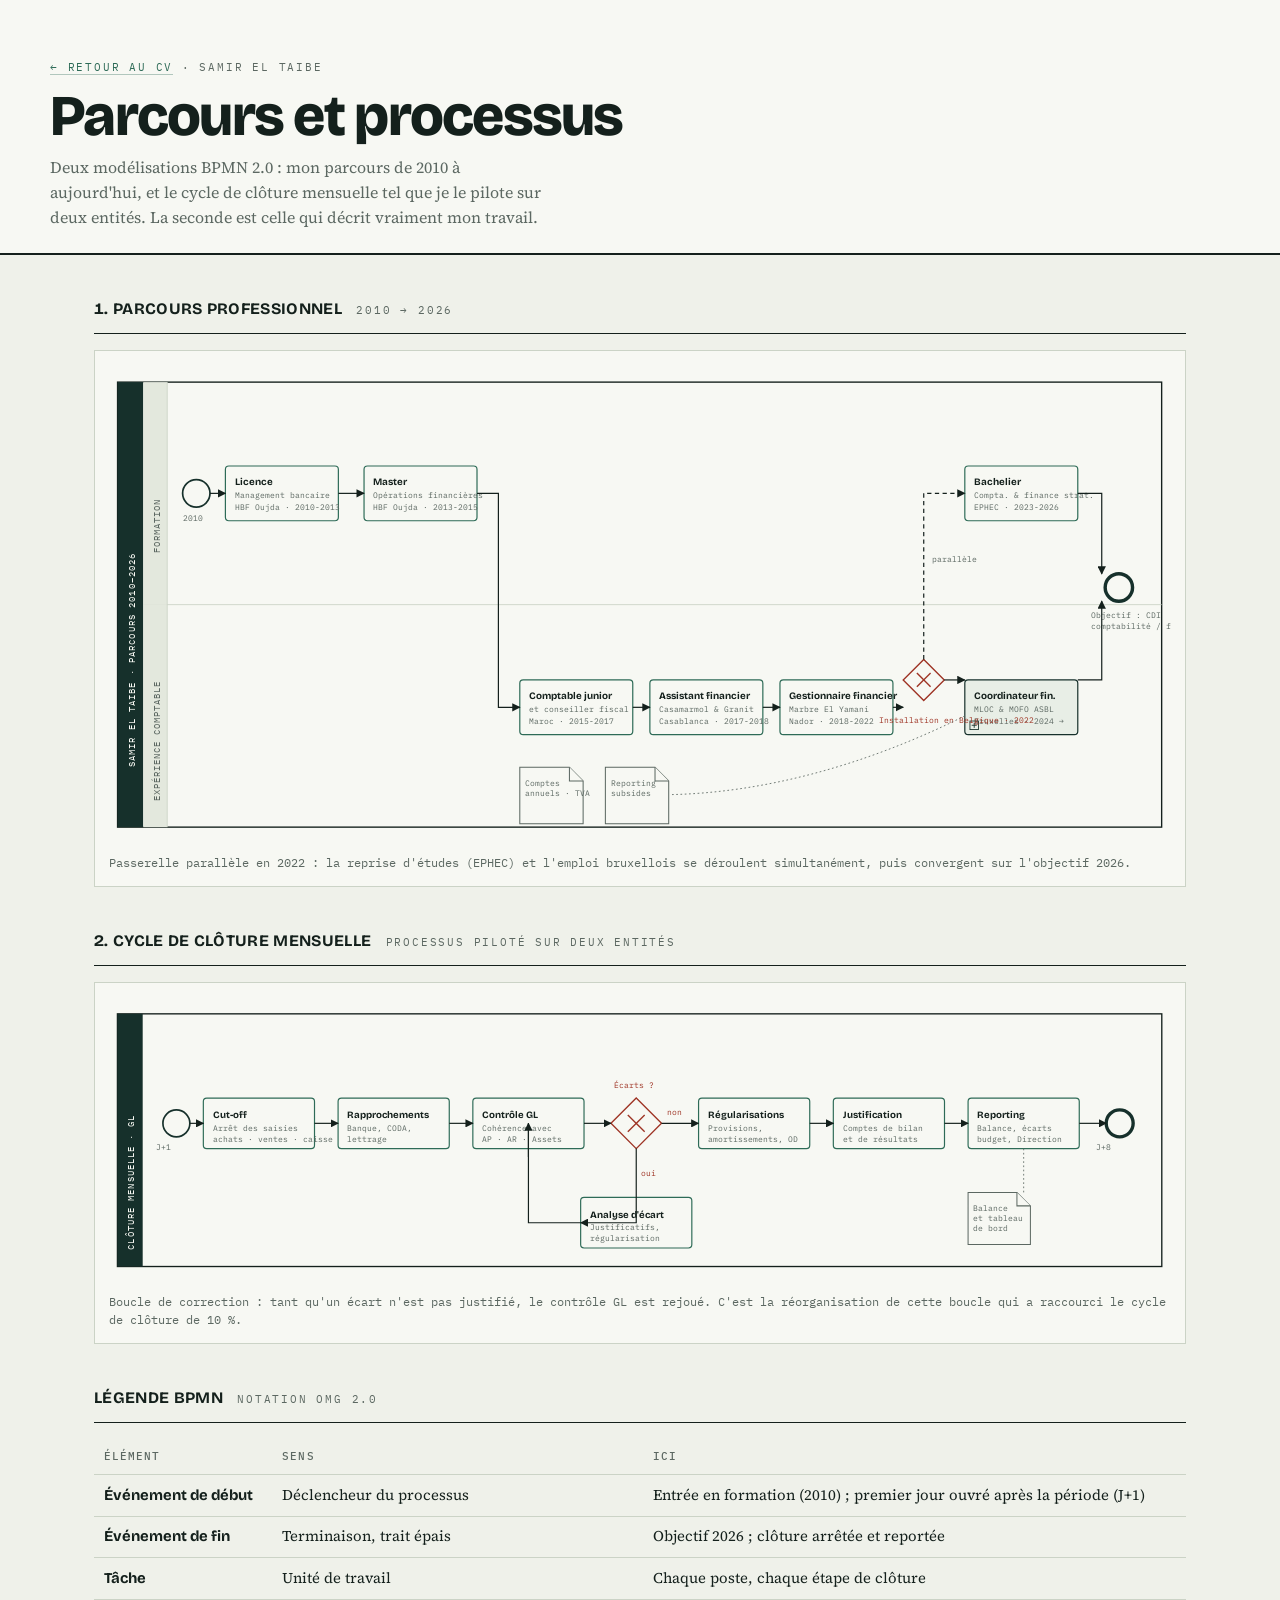
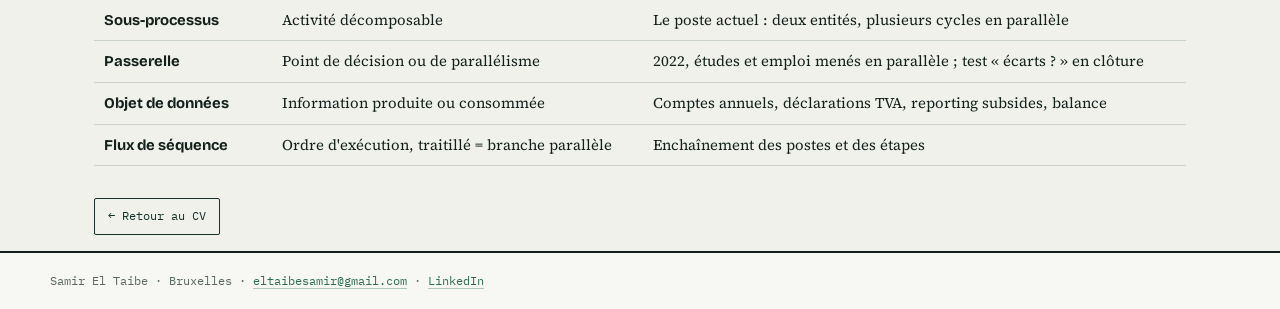
==== parcours.html @ c9568683 "Add files via upload" ====
<!DOCTYPE html>
<html lang="fr">
<head>
<meta charset="utf-8">
<meta name="viewport" content="width=device-width, initial-scale=1">
<title>Parcours et processus — BPMN | Samir El Taibe</title>
<meta name="description" content="Parcours professionnel de Samir El Taibe et modélisation BPMN du cycle de clôture comptable mensuelle.">
<meta name="theme-color" content="#16302B">
<link rel="preconnect" href="https://fonts.googleapis.com">
<link rel="preconnect" href="https://fonts.gstatic.com" crossorigin>
<link href="https://fonts.googleapis.com/css2?family=Bricolage+Grotesque:opsz,wght@12..96,500;12..96,700;12..96,800&family=IBM+Plex+Mono:wght@400;500;600&family=Source+Serif+4:opsz,wght@8..60,400;8..60,600&display=swap" rel="stylesheet">
<style>
:root{
  --paper:#EFF1EA;--paper-2:#F7F8F3;--ink:#14201C;--ink-soft:#5C6862;
  --rule:#CBD3C6;--green:#16302B;--green-2:#2E6B57;--red:#9E3324;--sand:#C8B98F;
  --gut:clamp(1.15rem,4vw,2.75rem);--maxw:1180px;
}
*,*::before,*::after{box-sizing:border-box}
body{margin:0;background:var(--paper);color:var(--ink);font-family:"Source Serif 4",Georgia,serif;line-height:1.55;font-variant-numeric:tabular-nums}
.wrap{max-width:var(--maxw);margin:0 auto;padding:0 var(--gut)}
a{color:var(--green-2);text-decoration:none;border-bottom:1px solid rgba(46,107,87,.35)}
a:hover{border-bottom-color:var(--green-2)}
a:focus-visible{outline:2px solid var(--red);outline-offset:3px}
.eyebrow{font-family:"IBM Plex Mono",monospace;font-size:.7rem;letter-spacing:.16em;text-transform:uppercase;color:var(--ink-soft)}
header.top{border-bottom:2px solid var(--ink);background:var(--paper-2)}
.top__inner{padding:clamp(1.6rem,5vw,3rem) 0 1.5rem}
h1{font-family:"Bricolage Grotesque",system-ui,sans-serif;font-weight:800;font-size:clamp(2rem,6vw,3.6rem);line-height:1;letter-spacing:-.03em;margin:.4rem 0 .6rem}
.lede{margin:0;max-width:62ch;color:var(--ink-soft)}
main{padding:clamp(1.8rem,5vw,3rem) 0 4rem}
h2{font-family:"Bricolage Grotesque",system-ui,sans-serif;font-size:1rem;font-weight:700;text-transform:uppercase;letter-spacing:.02em;margin:0 0 .3rem}
.head{border-bottom:1px solid var(--ink);padding-bottom:.4rem;margin:2.6rem 0 1rem;display:flex;gap:.9rem;align-items:baseline;flex-wrap:wrap}
.figure{background:var(--paper-2);border:1px solid var(--rule);padding:.9rem;overflow-x:auto}
.figure svg{display:block;min-width:820px;width:100%;height:auto}
figcaption{font-family:"IBM Plex Mono",monospace;font-size:.72rem;color:var(--ink-soft);margin-top:.6rem}
table{width:100%;border-collapse:collapse;margin-top:.6rem;font-size:.93rem}
th,td{text-align:left;padding:.55rem .6rem;border-bottom:1px solid var(--rule);vertical-align:top}
th{font-family:"IBM Plex Mono",monospace;font-size:.7rem;letter-spacing:.1em;text-transform:uppercase;color:var(--ink-soft);font-weight:500}
td b{font-family:"Bricolage Grotesque",system-ui,sans-serif}
.btn{font-family:"IBM Plex Mono",monospace;font-size:.75rem;border:1px solid var(--green);color:var(--green);padding:.5rem .8rem;border-radius:2px;text-decoration:none;display:inline-block}
.btn:hover{background:var(--green);color:var(--paper-2);border-bottom-color:var(--green)}
footer{border-top:2px solid var(--ink);background:var(--paper-2)}
.footer__inner{padding:1.2rem 0;font-family:"IBM Plex Mono",monospace;font-size:.73rem;color:var(--ink-soft)}

/* --- BPMN --- */
.pool{fill:none;stroke:var(--ink);stroke-width:1.6}
.band{fill:var(--green)}
.lane{fill:none;stroke:var(--rule);stroke-width:1}
.laneband{fill:#E3E8DD}
.bandtxt{fill:var(--paper-2);font-family:"IBM Plex Mono",monospace;font-size:11px;letter-spacing:.12em;text-transform:uppercase}
.lanetxt{fill:var(--ink-soft);font-family:"IBM Plex Mono",monospace;font-size:10px;letter-spacing:.12em;text-transform:uppercase}
.task{fill:var(--paper-2);stroke:var(--green-2);stroke-width:1.4;rx:4}
.task.it{stroke:var(--sand)}
.sub{fill:#E8EEE6;stroke:var(--green);stroke-width:1.4;rx:4}
.ev{fill:var(--paper-2);stroke:var(--green);stroke-width:2}
.ev.end{stroke-width:4}
.gw{fill:var(--paper-2);stroke:var(--red);stroke-width:1.6}
.data{fill:var(--paper-2);stroke:var(--ink-soft);stroke-width:1.2}
.flow{fill:none;stroke:var(--ink);stroke-width:1.4;marker-end:url(#arw)}
.flow.opt{stroke-dasharray:5 4}
.assoc{fill:none;stroke:var(--ink-soft);stroke-width:1;stroke-dasharray:2 3}
.t{font-family:"Bricolage Grotesque",system-ui,sans-serif;font-size:11.5px;font-weight:700;fill:var(--ink)}
.m{font-family:"IBM Plex Mono",monospace;font-size:9px;fill:var(--ink-soft)}
.g{font-family:"IBM Plex Mono",monospace;font-size:9.5px;fill:var(--red)}
.note{font-family:"IBM Plex Mono",monospace;font-size:9px;fill:var(--ink-soft)}
@media print{
  body{background:#fff}
  .figure{border-color:#999;background:#fff}
  .no-print{display:none}
}
@media (prefers-reduced-motion:reduce){*{animation:none!important;transition:none!important}}
</style>
</head>
<body>

<header class="top">
  <div class="wrap top__inner">
    <p class="eyebrow"><a href="index.html">← Retour au CV</a> · Samir El Taibe</p>
    <h1>Parcours et processus</h1>
    <p class="lede">Deux modélisations BPMN 2.0 : mon parcours de 2010 à aujourd'hui, et le cycle de clôture mensuelle tel que je le pilote sur deux entités. La seconde est celle qui décrit vraiment mon travail.</p>
  </div>
</header>

<main class="wrap">

  <div class="head"><h2>1. Parcours professionnel</h2><span class="eyebrow">2010 → 2026</span></div>
  <figure class="figure" style="margin:0">
    <svg viewBox="0 0 1240 560" role="img" aria-label="Diagramme BPMN du parcours professionnel de Samir El Taibe, de 2010 à 2026">
      <defs>
        <marker id="arw" viewBox="0 0 10 10" refX="9" refY="5" markerWidth="7" markerHeight="7" orient="auto-start-reverse">
          <path d="M0,0 L10,5 L0,10 z" fill="#14201C"/>
        </marker>
      </defs>

      <!-- pool -->
      <rect class="pool" x="10" y="20" width="1220" height="520"/>
      <rect class="band" x="10" y="20" width="30" height="520"/>
      <text class="bandtxt" transform="translate(30,470) rotate(-90)">Samir El Taibe · parcours 2010–2026</text>

      <!-- lanes -->
      <line class="lane" x1="40" y1="280" x2="1230" y2="280"/>
      <rect class="laneband" x="40" y="20" width="28" height="260"/>
      <rect class="laneband" x="40" y="280" width="28" height="260"/>
      <line class="lane" x1="68" y1="20" x2="68" y2="540"/>
      <text class="lanetxt" transform="translate(60,220) rotate(-90)">Formation</text>
      <text class="lanetxt" transform="translate(60,250) rotate(-90)" x="0" y="0"></text>
      <text class="lanetxt" transform="translate(60,510) rotate(-90)">Expérience comptable</text>

      <!-- lane A : formation -->
      <circle class="ev" cx="102" cy="150" r="16"/>
      <text class="m" x="86" y="182">2010</text>

      <rect class="task" x="136" y="118" width="132" height="64"/>
      <text class="t" x="147" y="140">Licence</text>
      <text class="m" x="147" y="155">Management bancaire</text>
      <text class="m" x="147" y="170">HBF Oujda · 2010-2013</text>

      <rect class="task" x="298" y="118" width="132" height="64"/>
      <text class="t" x="309" y="140">Master</text>
      <text class="m" x="309" y="155">Opérations financières</text>
      <text class="m" x="309" y="170">HBF Oujda · 2013-2015</text>

      <rect class="task" x="1000" y="118" width="132" height="64"/>
      <text class="t" x="1011" y="140">Bachelier</text>
      <text class="m" x="1011" y="155">Compta. &amp; finance strat.</text>
      <text class="m" x="1011" y="170">EPHEC · 2023-2026</text>

      <!-- lane B : expérience -->
      <rect class="task" x="480" y="368" width="132" height="64"/>
      <text class="t" x="491" y="390">Comptable junior</text>
      <text class="m" x="491" y="405">et conseiller fiscal</text>
      <text class="m" x="491" y="420">Maroc · 2015-2017</text>

      <rect class="task" x="632" y="368" width="132" height="64"/>
      <text class="t" x="643" y="390">Assistant financier</text>
      <text class="m" x="643" y="405">Casamarmol &amp; Granit</text>
      <text class="m" x="643" y="420">Casablanca · 2017-2018</text>

      <rect class="task" x="784" y="368" width="132" height="64"/>
      <text class="t" x="795" y="390">Gestionnaire financier</text>
      <text class="m" x="795" y="405">Marbre El Yamani</text>
      <text class="m" x="795" y="420">Nador · 2018-2022</text>

      <rect class="sub" x="1000" y="368" width="132" height="64"/>
      <text class="t" x="1011" y="390">Coordinateur fin.</text>
      <text class="m" x="1011" y="405">MLOC &amp; MOFO ASBL</text>
      <text class="m" x="1011" y="420">Bruxelles · 2024 →</text>
      <rect x="1006" y="416" width="10" height="10" fill="none" stroke="#16302B"/>
      <line x1="1008" y1="421" x2="1014" y2="421" stroke="#16302B"/>
      <line x1="1011" y1="418" x2="1011" y2="424" stroke="#16302B"/>

      <!-- gateway : installation en Belgique -->
      <g>
        <polygon class="gw" points="952,344 976,368 952,392 928,368"/>
        <line x1="944" y1="360" x2="960" y2="376" stroke="#9E3324" stroke-width="1.6"/>
        <line x1="960" y1="360" x2="944" y2="376" stroke="#9E3324" stroke-width="1.6"/>
        <text class="g" x="900" y="418">Installation en Belgique · 2022</text>
      </g>

      <!-- end event -->
      <circle class="ev end" cx="1180" cy="260" r="16"/>
      <text class="m" x="1148" y="296">Objectif : CDI</text>
      <text class="m" x="1148" y="308">comptabilité / finance</text>

      <!-- data objects -->
      <g>
        <path class="data" d="M480,470 h58 l16,16 v50 h-74 z"/>
        <path class="data" d="M538,470 v16 h16"/>
        <text class="note" x="486" y="492">Comptes</text>
        <text class="note" x="486" y="504">annuels · TVA</text>
        <path class="data" d="M580,470 h58 l16,16 v50 h-74 z"/>
        <path class="data" d="M638,470 v16 h16"/>
        <text class="note" x="586" y="492">Reporting</text>
        <text class="note" x="586" y="504">subsides</text>
      </g>
      <path class="assoc" d="M1000,410 C880,470 760,500 656,502"/>

      <!-- flows -->
      <path class="flow" d="M118,150 H136"/>
      <path class="flow" d="M268,150 H298"/>
      <path class="flow" d="M430,150 H455 V400 H480"/>
      <path class="flow" d="M612,400 H632"/>
      <path class="flow" d="M764,400 H784"/>
      <path class="flow" d="M916,400 H928"/>
      <path class="flow" d="M976,368 H1000"/>
      <path class="flow opt" d="M952,344 V150 H1000"/>
      <path class="flow" d="M1132,368 H1160 V276"/>
      <path class="flow" d="M1132,150 H1160 V244"/>
      <text class="m" x="962" y="230">parallèle</text>
    </svg>
    <figcaption>Passerelle parallèle en 2022 : la reprise d'études (EPHEC) et l'emploi bruxellois se déroulent simultanément, puis convergent sur l'objectif 2026.</figcaption>
  </figure>

  <div class="head"><h2>2. Cycle de clôture mensuelle</h2><span class="eyebrow">Processus piloté sur deux entités</span></div>
  <figure class="figure" style="margin:0">
    <svg viewBox="0 0 1260 340" role="img" aria-label="Diagramme BPMN du cycle de clôture mensuelle : cut-off, rapprochements, contrôle des sous-ledgers, régularisations, justification et reporting">
      <rect class="pool" x="10" y="20" width="1240" height="300"/>
      <rect class="band" x="10" y="20" width="30" height="300"/>
      <text class="bandtxt" transform="translate(30,300) rotate(-90)">Clôture mensuelle · GL</text>

      <circle class="ev" cx="80" cy="150" r="16"/>
      <text class="m" x="56" y="182">J+1</text>

      <rect class="task" x="112" y="120" width="132" height="60"/>
      <text class="t" x="123" y="144">Cut-off</text>
      <text class="m" x="123" y="159">Arrêt des saisies</text>
      <text class="m" x="123" y="172">achats · ventes · caisse</text>

      <rect class="task" x="272" y="120" width="132" height="60"/>
      <text class="t" x="283" y="144">Rapprochements</text>
      <text class="m" x="283" y="159">Banque, CODA,</text>
      <text class="m" x="283" y="172">lettrage</text>

      <rect class="task" x="432" y="120" width="132" height="60"/>
      <text class="t" x="443" y="144">Contrôle GL</text>
      <text class="m" x="443" y="159">Cohérence avec</text>
      <text class="m" x="443" y="172">AP · AR · Assets</text>

      <polygon class="gw" points="626,120 656,150 626,180 596,150"/>
      <line x1="616" y1="140" x2="636" y2="160" stroke="#9E3324" stroke-width="1.6"/>
      <line x1="636" y1="140" x2="616" y2="160" stroke="#9E3324" stroke-width="1.6"/>
      <text class="g" x="600" y="108">Écarts ?</text>

      <rect class="task" x="560" y="238" width="132" height="60"/>
      <text class="t" x="571" y="262">Analyse d'écart</text>
      <text class="m" x="571" y="277">Justificatifs,</text>
      <text class="m" x="571" y="290">régularisation</text>

      <rect class="task" x="700" y="120" width="132" height="60"/>
      <text class="t" x="711" y="144">Régularisations</text>
      <text class="m" x="711" y="159">Provisions,</text>
      <text class="m" x="711" y="172">amortissements, OD</text>

      <rect class="task" x="860" y="120" width="132" height="60"/>
      <text class="t" x="871" y="144">Justification</text>
      <text class="m" x="871" y="159">Comptes de bilan</text>
      <text class="m" x="871" y="172">et de résultats</text>

      <rect class="task" x="1020" y="120" width="132" height="60"/>
      <text class="t" x="1031" y="144">Reporting</text>
      <text class="m" x="1031" y="159">Balance, écarts</text>
      <text class="m" x="1031" y="172">budget, Direction</text>

      <circle class="ev end" cx="1200" cy="150" r="16"/>
      <text class="m" x="1172" y="182">J+8</text>

      <path class="flow" d="M96,150 H112"/>
      <path class="flow" d="M244,150 H272"/>
      <path class="flow" d="M404,150 H432"/>
      <path class="flow" d="M564,150 H596"/>
      <path class="flow" d="M626,180 V268 H560"/>
      <text class="g" x="632" y="212">oui</text>
      <path class="flow" d="M560,268 H498 V150" style="marker-end:none"/>
      <path class="flow" d="M498,190 V150"/>
      <path class="flow" d="M656,150 H700"/>
      <text class="g" x="662" y="140">non</text>
      <path class="flow" d="M832,150 H860"/>
      <path class="flow" d="M992,150 H1020"/>
      <path class="flow" d="M1152,150 H1184"/>

      <g>
        <path class="data" d="M1020,232 h58 l16,16 v46 h-74 z"/>
        <path class="data" d="M1078,232 v16 h16"/>
        <text class="note" x="1026" y="254">Balance</text>
        <text class="note" x="1026" y="266">et tableau</text>
        <text class="note" x="1026" y="278">de bord</text>
      </g>
      <path class="assoc" d="M1086,180 V232"/>
    </svg>
    <figcaption>Boucle de correction : tant qu'un écart n'est pas justifié, le contrôle GL est rejoué. C'est la réorganisation de cette boucle qui a raccourci le cycle de clôture de 10 %.</figcaption>
  </figure>

  <div class="head"><h2>Légende BPMN</h2><span class="eyebrow">Notation OMG 2.0</span></div>
  <table>
    <thead><tr><th>Élément</th><th>Sens</th><th>Ici</th></tr></thead>
    <tbody>
      <tr><td><b>Événement de début</b></td><td>Déclencheur du processus</td><td>Entrée en formation (2010) ; premier jour ouvré après la période (J+1)</td></tr>
      <tr><td><b>Événement de fin</b></td><td>Terminaison, trait épais</td><td>Objectif 2026 ; clôture arrêtée et reportée</td></tr>
      <tr><td><b>Tâche</b></td><td>Unité de travail</td><td>Chaque poste, chaque étape de clôture</td></tr>
      <tr><td><b>Sous-processus</b></td><td>Activité décomposable</td><td>Le poste actuel : deux entités, plusieurs cycles en parallèle</td></tr>
      <tr><td><b>Passerelle</b></td><td>Point de décision ou de parallélisme</td><td>2022, études et emploi menés en parallèle ; test « écarts ? » en clôture</td></tr>
      <tr><td><b>Objet de données</b></td><td>Information produite ou consommée</td><td>Comptes annuels, déclarations TVA, reporting subsides, balance</td></tr>
      <tr><td><b>Flux de séquence</b></td><td>Ordre d'exécution, traitillé = branche parallèle</td><td>Enchaînement des postes et des étapes</td></tr>
    </tbody>
  </table>

  <p style="margin-top:2rem"><a class="btn" href="index.html">← Retour au CV</a></p>
</main>

<footer>
  <div class="wrap footer__inner">Samir El Taibe · Bruxelles · <a href="mailto:eltaibesamir@gmail.com">eltaibesamir@gmail.com</a> · <a href="https://www.linkedin.com/in/samir-eltaibe" rel="noopener">LinkedIn</a></div>
</footer>
</body>
</html>
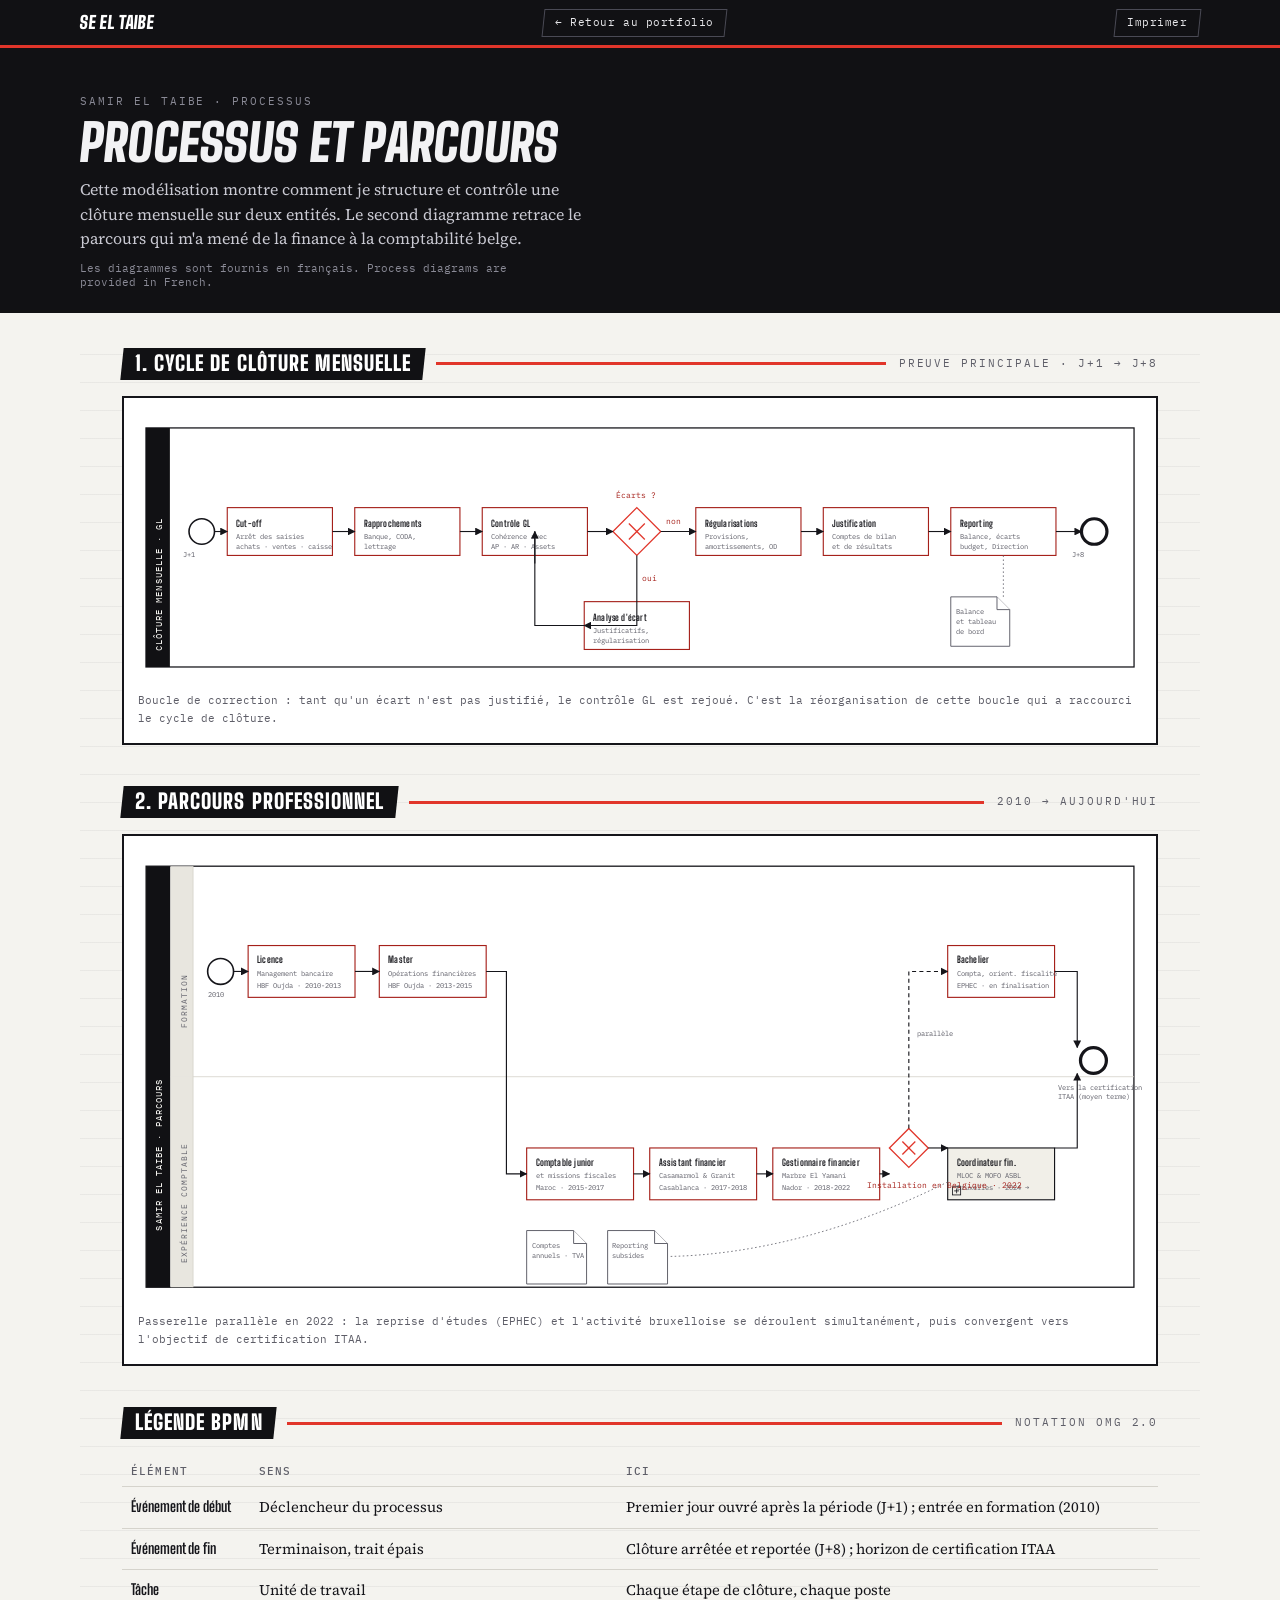
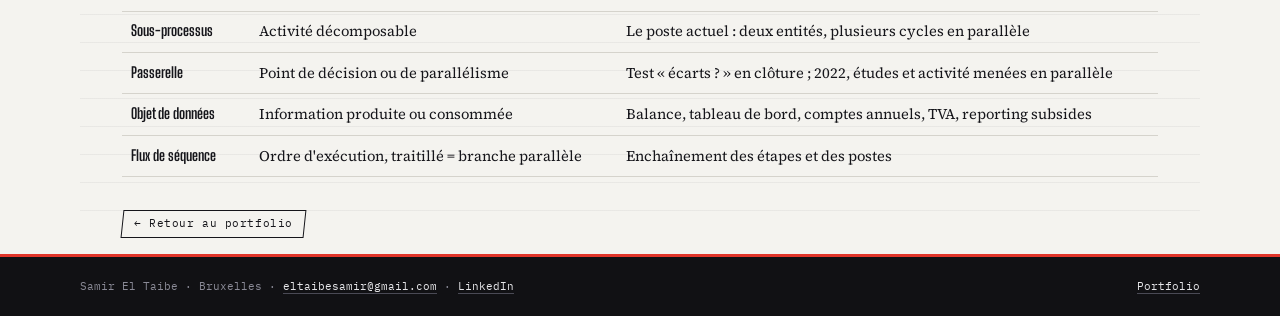
==== commit 8f673a56: "Add files via upload" ====
--- a/parcours.html
+++ b/parcours.html
@@ -3,196 +3,83 @@
 <head>
 <meta charset="utf-8">
 <meta name="viewport" content="width=device-width, initial-scale=1">
-<title>Parcours et processus — BPMN | Samir El Taibe</title>
-<meta name="description" content="Parcours professionnel de Samir El Taibe et modélisation BPMN du cycle de clôture comptable mensuelle.">
-<meta name="theme-color" content="#16302B">
+<title>Processus · BPMN | Samir El Taibe</title>
+<meta name="description" content="Modélisation BPMN du cycle de clôture mensuelle et du parcours professionnel de Samir El Taibe.">
+<meta name="theme-color" content="#111114">
 <link rel="preconnect" href="https://fonts.googleapis.com">
 <link rel="preconnect" href="https://fonts.gstatic.com" crossorigin>
-<link href="https://fonts.googleapis.com/css2?family=Bricolage+Grotesque:opsz,wght@12..96,500;12..96,700;12..96,800&family=IBM+Plex+Mono:wght@400;500;600&family=Source+Serif+4:opsz,wght@8..60,400;8..60,600&display=swap" rel="stylesheet">
+<link href="https://fonts.googleapis.com/css2?family=Big+Shoulders+Display:wght@700;800;900&family=IBM+Plex+Mono:wght@400;500;600&family=Source+Serif+4:opsz,wght@8..60,400;8..60,600&display=swap" rel="stylesheet">
+<link rel="stylesheet" href="styles.css">
 <style>
-:root{
-  --paper:#EFF1EA;--paper-2:#F7F8F3;--ink:#14201C;--ink-soft:#5C6862;
-  --rule:#CBD3C6;--green:#16302B;--green-2:#2E6B57;--red:#9E3324;--sand:#C8B98F;
-  --gut:clamp(1.15rem,4vw,2.75rem);--maxw:1180px;
-}
-*,*::before,*::after{box-sizing:border-box}
-body{margin:0;background:var(--paper);color:var(--ink);font-family:"Source Serif 4",Georgia,serif;line-height:1.55;font-variant-numeric:tabular-nums}
-.wrap{max-width:var(--maxw);margin:0 auto;padding:0 var(--gut)}
-a{color:var(--green-2);text-decoration:none;border-bottom:1px solid rgba(46,107,87,.35)}
-a:hover{border-bottom-color:var(--green-2)}
-a:focus-visible{outline:2px solid var(--red);outline-offset:3px}
-.eyebrow{font-family:"IBM Plex Mono",monospace;font-size:.7rem;letter-spacing:.16em;text-transform:uppercase;color:var(--ink-soft)}
-header.top{border-bottom:2px solid var(--ink);background:var(--paper-2)}
-.top__inner{padding:clamp(1.6rem,5vw,3rem) 0 1.5rem}
-h1{font-family:"Bricolage Grotesque",system-ui,sans-serif;font-weight:800;font-size:clamp(2rem,6vw,3.6rem);line-height:1;letter-spacing:-.03em;margin:.4rem 0 .6rem}
-.lede{margin:0;max-width:62ch;color:var(--ink-soft)}
-main{padding:clamp(1.8rem,5vw,3rem) 0 4rem}
-h2{font-family:"Bricolage Grotesque",system-ui,sans-serif;font-size:1rem;font-weight:700;text-transform:uppercase;letter-spacing:.02em;margin:0 0 .3rem}
-.head{border-bottom:1px solid var(--ink);padding-bottom:.4rem;margin:2.6rem 0 1rem;display:flex;gap:.9rem;align-items:baseline;flex-wrap:wrap}
-.figure{background:var(--paper-2);border:1px solid var(--rule);padding:.9rem;overflow-x:auto}
+.page-hero{background:var(--noir);color:#F2F2F4}
+.page-hero .in{padding:clamp(1.6rem,5vw,2.8rem) 0 1.5rem}
+.page-hero h1{font:900 clamp(1.9rem,5.6vw,3.2rem)/1 "Big Shoulders Display",sans-serif;text-transform:uppercase;letter-spacing:.005em;margin:.4rem 0 .55rem;transform:skewX(var(--skew))}
+.page-hero p{margin:0;max-width:64ch;color:#C9C9D2}
+.page-hero .frnote{font:.68rem "IBM Plex Mono",monospace;color:#8A8A96;margin-top:.6rem}
+.figure{background:var(--papier-2);border:2px solid var(--encre);padding:.9rem;overflow-x:auto}
 .figure svg{display:block;min-width:820px;width:100%;height:auto}
-figcaption{font-family:"IBM Plex Mono",monospace;font-size:.72rem;color:var(--ink-soft);margin-top:.6rem}
-table{width:100%;border-collapse:collapse;margin-top:.6rem;font-size:.93rem}
-th,td{text-align:left;padding:.55rem .6rem;border-bottom:1px solid var(--rule);vertical-align:top}
-th{font-family:"IBM Plex Mono",monospace;font-size:.7rem;letter-spacing:.1em;text-transform:uppercase;color:var(--ink-soft);font-weight:500}
-td b{font-family:"Bricolage Grotesque",system-ui,sans-serif}
-.btn{font-family:"IBM Plex Mono",monospace;font-size:.75rem;border:1px solid var(--green);color:var(--green);padding:.5rem .8rem;border-radius:2px;text-decoration:none;display:inline-block}
-.btn:hover{background:var(--green);color:var(--paper-2);border-bottom-color:var(--green)}
-footer{border-top:2px solid var(--ink);background:var(--paper-2)}
-.footer__inner{padding:1.2rem 0;font-family:"IBM Plex Mono",monospace;font-size:.73rem;color:var(--ink-soft)}
-
-/* --- BPMN --- */
-.pool{fill:none;stroke:var(--ink);stroke-width:1.6}
-.band{fill:var(--green)}
-.lane{fill:none;stroke:var(--rule);stroke-width:1}
-.laneband{fill:#E3E8DD}
-.bandtxt{fill:var(--paper-2);font-family:"IBM Plex Mono",monospace;font-size:11px;letter-spacing:.12em;text-transform:uppercase}
-.lanetxt{fill:var(--ink-soft);font-family:"IBM Plex Mono",monospace;font-size:10px;letter-spacing:.12em;text-transform:uppercase}
-.task{fill:var(--paper-2);stroke:var(--green-2);stroke-width:1.4;rx:4}
-.task.it{stroke:var(--sand)}
-.sub{fill:#E8EEE6;stroke:var(--green);stroke-width:1.4;rx:4}
-.ev{fill:var(--paper-2);stroke:var(--green);stroke-width:2}
-.ev.end{stroke-width:4}
-.gw{fill:var(--paper-2);stroke:var(--red);stroke-width:1.6}
-.data{fill:var(--paper-2);stroke:var(--ink-soft);stroke-width:1.2}
-.flow{fill:none;stroke:var(--ink);stroke-width:1.4;marker-end:url(#arw)}
-.flow.opt{stroke-dasharray:5 4}
-.assoc{fill:none;stroke:var(--ink-soft);stroke-width:1;stroke-dasharray:2 3}
-.t{font-family:"Bricolage Grotesque",system-ui,sans-serif;font-size:11.5px;font-weight:700;fill:var(--ink)}
-.m{font-family:"IBM Plex Mono",monospace;font-size:9px;fill:var(--ink-soft)}
-.g{font-family:"IBM Plex Mono",monospace;font-size:9.5px;fill:var(--red)}
-.note{font-family:"IBM Plex Mono",monospace;font-size:9px;fill:var(--ink-soft)}
-@media print{
-  body{background:#fff}
-  .figure{border-color:#999;background:#fff}
-  .no-print{display:none}
-}
-@media (prefers-reduced-motion:reduce){*{animation:none!important;transition:none!important}}
+figcaption{font:.7rem/1.6 "IBM Plex Mono",monospace;color:var(--doux);margin-top:.6rem}
+table{width:100%;border-collapse:collapse;margin-top:.6rem;font-size:.92rem}
+th,td{text-align:left;padding:.55rem .6rem;border-bottom:1px solid var(--trait);vertical-align:top}
+th{font:500 .68rem "IBM Plex Mono",monospace;letter-spacing:.1em;text-transform:uppercase;color:var(--doux)}
+td b{font-family:"Big Shoulders Display",sans-serif}
+/* BPMN, palette alignée */
+svg .pool{fill:none;stroke:#15151A;stroke-width:1.6}
+svg .band{fill:#111114}
+svg .lane{fill:none;stroke:#D5D3CC;stroke-width:1}
+svg .laneband{fill:#E8E6DF}
+svg .bandtxt{fill:#F4F3EF;font:11px "IBM Plex Mono",monospace;letter-spacing:.12em;text-transform:uppercase}
+svg .lanetxt{fill:#5E5E68;font:10px "IBM Plex Mono",monospace;letter-spacing:.12em;text-transform:uppercase}
+svg .task{fill:#FFFFFF;stroke:#A5201A;stroke-width:1.4}
+svg .sub{fill:#F1EFE8;stroke:#15151A;stroke-width:1.4}
+svg .ev{fill:#FFFFFF;stroke:#15151A;stroke-width:2}
+svg .ev.end{stroke-width:4}
+svg .gw{fill:#FFFFFF;stroke:#E1352A;stroke-width:1.6}
+svg .data{fill:#FFFFFF;stroke:#5E5E68;stroke-width:1.2}
+svg .flow{fill:none;stroke:#15151A;stroke-width:1.4;marker-end:url(#arw)}
+svg .flow.opt{stroke-dasharray:5 4}
+svg .assoc{fill:none;stroke:#5E5E68;stroke-width:1;stroke-dasharray:2 3}
+svg .t{font:700 11.5px "Big Shoulders Display",sans-serif;fill:#15151A;letter-spacing:.02em}
+svg .m{font:9px "IBM Plex Mono",monospace;fill:#5E5E68}
+svg .g{font:9.5px "IBM Plex Mono",monospace;fill:#A5201A}
+svg .note{font:9px "IBM Plex Mono",monospace;fill:#5E5E68}
+@media print{.page-hero{background:#fff;color:#000}.page-hero p,.page-hero .frnote{color:#000}.figure{border-color:#000;background:#fff}}
 </style>
 </head>
-<body>
-
-<header class="top">
-  <div class="wrap top__inner">
-    <p class="eyebrow"><a href="index.html">← Retour au CV</a> · Samir El Taibe</p>
-    <h1>Parcours et processus</h1>
-    <p class="lede">Deux modélisations BPMN 2.0 : mon parcours de 2010 à aujourd'hui, et le cycle de clôture mensuelle tel que je le pilote sur deux entités. La seconde est celle qui décrit vraiment mon travail.</p>
+<body data-angle="cpt">
+<a class="skip" href="#contenu">Aller au contenu</a>
+
+<div class="topbar">
+  <div class="wrap topbar__in">
+    <a class="brand" href="index.html">SE&nbsp;El&nbsp;Taibe</a>
+    <nav class="angles" aria-label="Navigation">
+      <a class="btn" href="index.html"><span>← Retour au portfolio</span></a>
+    </nav>
+    <div class="tools">
+      <button class="btn" type="button" onclick="window.print()"><span>Imprimer</span></button>
+    </div>
+  </div>
+</div>
+
+<header class="page-hero" id="contenu">
+  <div class="wrap in">
+    <p class="eyebrow" style="color:#8A8A96">Samir El Taibe · Processus</p>
+    <h1>Processus et parcours</h1>
+    <p>Cette modélisation montre comment je structure et contrôle une clôture mensuelle sur deux entités. Le second diagramme retrace le parcours qui m'a mené de la finance à la comptabilité belge.</p>
+    <p class="frnote">Les diagrammes sont fournis en français. Process diagrams are provided in French.</p>
   </div>
 </header>
 
 <main class="wrap">
 
-  <div class="head"><h2>1. Parcours professionnel</h2><span class="eyebrow">2010 → 2026</span></div>
+  <div class="head" style="margin-top:2.2rem"><h2 class="sk"><span>1. Cycle de clôture mensuelle</span></h2><i class="rule"></i><span class="eyebrow">Preuve principale · J+1 → J+8</span></div>
   <figure class="figure" style="margin:0">
-    <svg viewBox="0 0 1240 560" role="img" aria-label="Diagramme BPMN du parcours professionnel de Samir El Taibe, de 2010 à 2026">
+    <svg viewBox="0 0 1260 340" role="img" aria-label="Diagramme BPMN du cycle de clôture mensuelle : cut-off, rapprochements, contrôle des sous-ledgers, régularisations, justification et reporting">
       <defs>
         <marker id="arw" viewBox="0 0 10 10" refX="9" refY="5" markerWidth="7" markerHeight="7" orient="auto-start-reverse">
-          <path d="M0,0 L10,5 L0,10 z" fill="#14201C"/>
+          <path d="M0,0 L10,5 L0,10 z" fill="#15151A"/>
         </marker>
       </defs>
-
-      <!-- pool -->
-      <rect class="pool" x="10" y="20" width="1220" height="520"/>
-      <rect class="band" x="10" y="20" width="30" height="520"/>
-      <text class="bandtxt" transform="translate(30,470) rotate(-90)">Samir El Taibe · parcours 2010–2026</text>
-
-      <!-- lanes -->
-      <line class="lane" x1="40" y1="280" x2="1230" y2="280"/>
-      <rect class="laneband" x="40" y="20" width="28" height="260"/>
-      <rect class="laneband" x="40" y="280" width="28" height="260"/>
-      <line class="lane" x1="68" y1="20" x2="68" y2="540"/>
-      <text class="lanetxt" transform="translate(60,220) rotate(-90)">Formation</text>
-      <text class="lanetxt" transform="translate(60,250) rotate(-90)" x="0" y="0"></text>
-      <text class="lanetxt" transform="translate(60,510) rotate(-90)">Expérience comptable</text>
-
-      <!-- lane A : formation -->
-      <circle class="ev" cx="102" cy="150" r="16"/>
-      <text class="m" x="86" y="182">2010</text>
-
-      <rect class="task" x="136" y="118" width="132" height="64"/>
-      <text class="t" x="147" y="140">Licence</text>
-      <text class="m" x="147" y="155">Management bancaire</text>
-      <text class="m" x="147" y="170">HBF Oujda · 2010-2013</text>
-
-      <rect class="task" x="298" y="118" width="132" height="64"/>
-      <text class="t" x="309" y="140">Master</text>
-      <text class="m" x="309" y="155">Opérations financières</text>
-      <text class="m" x="309" y="170">HBF Oujda · 2013-2015</text>
-
-      <rect class="task" x="1000" y="118" width="132" height="64"/>
-      <text class="t" x="1011" y="140">Bachelier</text>
-      <text class="m" x="1011" y="155">Compta. &amp; finance strat.</text>
-      <text class="m" x="1011" y="170">EPHEC · 2023-2026</text>
-
-      <!-- lane B : expérience -->
-      <rect class="task" x="480" y="368" width="132" height="64"/>
-      <text class="t" x="491" y="390">Comptable junior</text>
-      <text class="m" x="491" y="405">et conseiller fiscal</text>
-      <text class="m" x="491" y="420">Maroc · 2015-2017</text>
-
-      <rect class="task" x="632" y="368" width="132" height="64"/>
-      <text class="t" x="643" y="390">Assistant financier</text>
-      <text class="m" x="643" y="405">Casamarmol &amp; Granit</text>
-      <text class="m" x="643" y="420">Casablanca · 2017-2018</text>
-
-      <rect class="task" x="784" y="368" width="132" height="64"/>
-      <text class="t" x="795" y="390">Gestionnaire financier</text>
-      <text class="m" x="795" y="405">Marbre El Yamani</text>
-      <text class="m" x="795" y="420">Nador · 2018-2022</text>
-
-      <rect class="sub" x="1000" y="368" width="132" height="64"/>
-      <text class="t" x="1011" y="390">Coordinateur fin.</text>
-      <text class="m" x="1011" y="405">MLOC &amp; MOFO ASBL</text>
-      <text class="m" x="1011" y="420">Bruxelles · 2024 →</text>
-      <rect x="1006" y="416" width="10" height="10" fill="none" stroke="#16302B"/>
-      <line x1="1008" y1="421" x2="1014" y2="421" stroke="#16302B"/>
-      <line x1="1011" y1="418" x2="1011" y2="424" stroke="#16302B"/>
-
-      <!-- gateway : installation en Belgique -->
-      <g>
-        <polygon class="gw" points="952,344 976,368 952,392 928,368"/>
-        <line x1="944" y1="360" x2="960" y2="376" stroke="#9E3324" stroke-width="1.6"/>
-        <line x1="960" y1="360" x2="944" y2="376" stroke="#9E3324" stroke-width="1.6"/>
-        <text class="g" x="900" y="418">Installation en Belgique · 2022</text>
-      </g>
-
-      <!-- end event -->
-      <circle class="ev end" cx="1180" cy="260" r="16"/>
-      <text class="m" x="1148" y="296">Objectif : CDI</text>
-      <text class="m" x="1148" y="308">comptabilité / finance</text>
-
-      <!-- data objects -->
-      <g>
-        <path class="data" d="M480,470 h58 l16,16 v50 h-74 z"/>
-        <path class="data" d="M538,470 v16 h16"/>
-        <text class="note" x="486" y="492">Comptes</text>
-        <text class="note" x="486" y="504">annuels · TVA</text>
-        <path class="data" d="M580,470 h58 l16,16 v50 h-74 z"/>
-        <path class="data" d="M638,470 v16 h16"/>
-        <text class="note" x="586" y="492">Reporting</text>
-        <text class="note" x="586" y="504">subsides</text>
-      </g>
-      <path class="assoc" d="M1000,410 C880,470 760,500 656,502"/>
-
-      <!-- flows -->
-      <path class="flow" d="M118,150 H136"/>
-      <path class="flow" d="M268,150 H298"/>
-      <path class="flow" d="M430,150 H455 V400 H480"/>
-      <path class="flow" d="M612,400 H632"/>
-      <path class="flow" d="M764,400 H784"/>
-      <path class="flow" d="M916,400 H928"/>
-      <path class="flow" d="M976,368 H1000"/>
-      <path class="flow opt" d="M952,344 V150 H1000"/>
-      <path class="flow" d="M1132,368 H1160 V276"/>
-      <path class="flow" d="M1132,150 H1160 V244"/>
-      <text class="m" x="962" y="230">parallèle</text>
-    </svg>
-    <figcaption>Passerelle parallèle en 2022 : la reprise d'études (EPHEC) et l'emploi bruxellois se déroulent simultanément, puis convergent sur l'objectif 2026.</figcaption>
-  </figure>
-
-  <div class="head"><h2>2. Cycle de clôture mensuelle</h2><span class="eyebrow">Processus piloté sur deux entités</span></div>
-  <figure class="figure" style="margin:0">
-    <svg viewBox="0 0 1260 340" role="img" aria-label="Diagramme BPMN du cycle de clôture mensuelle : cut-off, rapprochements, contrôle des sous-ledgers, régularisations, justification et reporting">
       <rect class="pool" x="10" y="20" width="1240" height="300"/>
       <rect class="band" x="10" y="20" width="30" height="300"/>
       <text class="bandtxt" transform="translate(30,300) rotate(-90)">Clôture mensuelle · GL</text>
@@ -216,8 +103,8 @@
       <text class="m" x="443" y="172">AP · AR · Assets</text>
 
       <polygon class="gw" points="626,120 656,150 626,180 596,150"/>
-      <line x1="616" y1="140" x2="636" y2="160" stroke="#9E3324" stroke-width="1.6"/>
-      <line x1="636" y1="140" x2="616" y2="160" stroke="#9E3324" stroke-width="1.6"/>
+      <line x1="616" y1="140" x2="636" y2="160" stroke="#E1352A" stroke-width="1.6"/>
+      <line x1="636" y1="140" x2="616" y2="160" stroke="#E1352A" stroke-width="1.6"/>
       <text class="g" x="600" y="108">Écarts ?</text>
 
       <rect class="task" x="560" y="238" width="132" height="60"/>
@@ -266,28 +153,124 @@
       </g>
       <path class="assoc" d="M1086,180 V232"/>
     </svg>
-    <figcaption>Boucle de correction : tant qu'un écart n'est pas justifié, le contrôle GL est rejoué. C'est la réorganisation de cette boucle qui a raccourci le cycle de clôture de 10 %.</figcaption>
+    <figcaption>Boucle de correction : tant qu'un écart n'est pas justifié, le contrôle GL est rejoué. C'est la réorganisation de cette boucle qui a raccourci le cycle de clôture.</figcaption>
   </figure>
 
-  <div class="head"><h2>Légende BPMN</h2><span class="eyebrow">Notation OMG 2.0</span></div>
+  <div class="head" style="margin-top:2.6rem"><h2 class="sk"><span>2. Parcours professionnel</span></h2><i class="rule"></i><span class="eyebrow">2010 → aujourd'hui</span></div>
+  <figure class="figure" style="margin:0">
+    <svg viewBox="0 0 1240 560" role="img" aria-label="Diagramme BPMN du parcours professionnel de Samir El Taibe, de 2010 à aujourd'hui">
+      <rect class="pool" x="10" y="20" width="1220" height="520"/>
+      <rect class="band" x="10" y="20" width="30" height="520"/>
+      <text class="bandtxt" transform="translate(30,470) rotate(-90)">Samir El Taibe · parcours</text>
+
+      <line class="lane" x1="40" y1="280" x2="1230" y2="280"/>
+      <rect class="laneband" x="40" y="20" width="28" height="260"/>
+      <rect class="laneband" x="40" y="280" width="28" height="260"/>
+      <line class="lane" x1="68" y1="20" x2="68" y2="540"/>
+      <text class="lanetxt" transform="translate(60,220) rotate(-90)">Formation</text>
+      <text class="lanetxt" transform="translate(60,510) rotate(-90)">Expérience comptable</text>
+
+      <circle class="ev" cx="102" cy="150" r="16"/>
+      <text class="m" x="86" y="182">2010</text>
+
+      <rect class="task" x="136" y="118" width="132" height="64"/>
+      <text class="t" x="147" y="140">Licence</text>
+      <text class="m" x="147" y="155">Management bancaire</text>
+      <text class="m" x="147" y="170">HBF Oujda · 2010-2013</text>
+
+      <rect class="task" x="298" y="118" width="132" height="64"/>
+      <text class="t" x="309" y="140">Master</text>
+      <text class="m" x="309" y="155">Opérations financières</text>
+      <text class="m" x="309" y="170">HBF Oujda · 2013-2015</text>
+
+      <rect class="task" x="1000" y="118" width="132" height="64"/>
+      <text class="t" x="1011" y="140">Bachelier</text>
+      <text class="m" x="1011" y="155">Compta, orient. fiscalité</text>
+      <text class="m" x="1011" y="170">EPHEC · en finalisation</text>
+
+      <rect class="task" x="480" y="368" width="132" height="64"/>
+      <text class="t" x="491" y="390">Comptable junior</text>
+      <text class="m" x="491" y="405">et missions fiscales</text>
+      <text class="m" x="491" y="420">Maroc · 2015-2017</text>
+
+      <rect class="task" x="632" y="368" width="132" height="64"/>
+      <text class="t" x="643" y="390">Assistant financier</text>
+      <text class="m" x="643" y="405">Casamarmol &amp; Granit</text>
+      <text class="m" x="643" y="420">Casablanca · 2017-2018</text>
+
+      <rect class="task" x="784" y="368" width="132" height="64"/>
+      <text class="t" x="795" y="390">Gestionnaire financier</text>
+      <text class="m" x="795" y="405">Marbre El Yamani</text>
+      <text class="m" x="795" y="420">Nador · 2018-2022</text>
+
+      <rect class="sub" x="1000" y="368" width="132" height="64"/>
+      <text class="t" x="1011" y="390">Coordinateur fin.</text>
+      <text class="m" x="1011" y="405">MLOC &amp; MOFO ASBL</text>
+      <text class="m" x="1011" y="420">Bruxelles · 2024 →</text>
+      <rect x="1006" y="416" width="10" height="10" fill="none" stroke="#15151A"/>
+      <line x1="1008" y1="421" x2="1014" y2="421" stroke="#15151A"/>
+      <line x1="1011" y1="418" x2="1011" y2="424" stroke="#15151A"/>
+
+      <g>
+        <polygon class="gw" points="952,344 976,368 952,392 928,368"/>
+        <line x1="944" y1="360" x2="960" y2="376" stroke="#E1352A" stroke-width="1.6"/>
+        <line x1="960" y1="360" x2="944" y2="376" stroke="#E1352A" stroke-width="1.6"/>
+        <text class="g" x="900" y="418">Installation en Belgique · 2022</text>
+      </g>
+
+      <circle class="ev end" cx="1180" cy="260" r="16"/>
+      <text class="m" x="1136" y="296">Vers la certification</text>
+      <text class="m" x="1136" y="308">ITAA (moyen terme)</text>
+
+      <g>
+        <path class="data" d="M480,470 h58 l16,16 v50 h-74 z"/>
+        <path class="data" d="M538,470 v16 h16"/>
+        <text class="note" x="486" y="492">Comptes</text>
+        <text class="note" x="486" y="504">annuels · TVA</text>
+        <path class="data" d="M580,470 h58 l16,16 v50 h-74 z"/>
+        <path class="data" d="M638,470 v16 h16"/>
+        <text class="note" x="586" y="492">Reporting</text>
+        <text class="note" x="586" y="504">subsides</text>
+      </g>
+      <path class="assoc" d="M1000,410 C880,470 760,500 656,502"/>
+
+      <path class="flow" d="M118,150 H136"/>
+      <path class="flow" d="M268,150 H298"/>
+      <path class="flow" d="M430,150 H455 V400 H480"/>
+      <path class="flow" d="M612,400 H632"/>
+      <path class="flow" d="M764,400 H784"/>
+      <path class="flow" d="M916,400 H928"/>
+      <path class="flow" d="M976,368 H1000"/>
+      <path class="flow opt" d="M952,344 V150 H1000"/>
+      <path class="flow" d="M1132,368 H1160 V276"/>
+      <path class="flow" d="M1132,150 H1160 V244"/>
+      <text class="m" x="962" y="230">parallèle</text>
+    </svg>
+    <figcaption>Passerelle parallèle en 2022 : la reprise d'études (EPHEC) et l'activité bruxelloise se déroulent simultanément, puis convergent vers l'objectif de certification ITAA.</figcaption>
+  </figure>
+
+  <div class="head" style="margin-top:2.6rem"><h2 class="sk"><span>Légende BPMN</span></h2><i class="rule"></i><span class="eyebrow">Notation OMG 2.0</span></div>
   <table>
     <thead><tr><th>Élément</th><th>Sens</th><th>Ici</th></tr></thead>
     <tbody>
-      <tr><td><b>Événement de début</b></td><td>Déclencheur du processus</td><td>Entrée en formation (2010) ; premier jour ouvré après la période (J+1)</td></tr>
-      <tr><td><b>Événement de fin</b></td><td>Terminaison, trait épais</td><td>Objectif 2026 ; clôture arrêtée et reportée</td></tr>
-      <tr><td><b>Tâche</b></td><td>Unité de travail</td><td>Chaque poste, chaque étape de clôture</td></tr>
+      <tr><td><b>Événement de début</b></td><td>Déclencheur du processus</td><td>Premier jour ouvré après la période (J+1) ; entrée en formation (2010)</td></tr>
+      <tr><td><b>Événement de fin</b></td><td>Terminaison, trait épais</td><td>Clôture arrêtée et reportée (J+8) ; horizon de certification ITAA</td></tr>
+      <tr><td><b>Tâche</b></td><td>Unité de travail</td><td>Chaque étape de clôture, chaque poste</td></tr>
       <tr><td><b>Sous-processus</b></td><td>Activité décomposable</td><td>Le poste actuel : deux entités, plusieurs cycles en parallèle</td></tr>
-      <tr><td><b>Passerelle</b></td><td>Point de décision ou de parallélisme</td><td>2022, études et emploi menés en parallèle ; test « écarts ? » en clôture</td></tr>
-      <tr><td><b>Objet de données</b></td><td>Information produite ou consommée</td><td>Comptes annuels, déclarations TVA, reporting subsides, balance</td></tr>
-      <tr><td><b>Flux de séquence</b></td><td>Ordre d'exécution, traitillé = branche parallèle</td><td>Enchaînement des postes et des étapes</td></tr>
+      <tr><td><b>Passerelle</b></td><td>Point de décision ou de parallélisme</td><td>Test « écarts ? » en clôture ; 2022, études et activité menées en parallèle</td></tr>
+      <tr><td><b>Objet de données</b></td><td>Information produite ou consommée</td><td>Balance, tableau de bord, comptes annuels, TVA, reporting subsides</td></tr>
+      <tr><td><b>Flux de séquence</b></td><td>Ordre d'exécution, traitillé = branche parallèle</td><td>Enchaînement des étapes et des postes</td></tr>
     </tbody>
   </table>
 
-  <p style="margin-top:2rem"><a class="btn" href="index.html">← Retour au CV</a></p>
+  <p style="margin-top:2rem"><a class="btn" href="index.html" style="border-color:var(--encre);color:var(--encre)"><span>← Retour au portfolio</span></a></p>
 </main>
 
 <footer>
-  <div class="wrap footer__inner">Samir El Taibe · Bruxelles · <a href="mailto:eltaibesamir@gmail.com">eltaibesamir@gmail.com</a> · <a href="https://www.linkedin.com/in/samir-eltaibe" rel="noopener">LinkedIn</a></div>
+  <div class="wrap footer__in">
+    <span>Samir El Taibe · Bruxelles · <a href="mailto:eltaibesamir@gmail.com">eltaibesamir@gmail.com</a> · <a href="https://www.linkedin.com/in/samir-eltaibe" rel="noopener">LinkedIn</a></span>
+    <span><a href="index.html">Portfolio</a></span>
+  </div>
 </footer>
 </body>
 </html>
--- a/styles.css
+++ b/styles.css
@@ -0,0 +1,226 @@
+/* styles.css — Portfolio Samir El Taibe · v2.0 (étape 5) */
+:root{
+  --noir:#111114;--papier:#F4F3EF;--papier-2:#FFFFFF;--encre:#15151A;
+  --doux:#5E5E68;--trait:#D5D3CC;--acc:#E1352A;--acc2:#A5201A;--acctxt:#FFFFFF;
+  --skew:-6deg;--gut:clamp(1.1rem,4vw,2.6rem);--maxw:1120px;
+}
+body[data-angle="fin"]{--acc:#F0B31C;--acc2:#8F6702;--acctxt:#15151A}
+body[data-angle="hum"]{--acc:#1FB0C4;--acc2:#0C7A88;--acctxt:#FFFFFF}
+*,*::before,*::after{box-sizing:border-box}
+html{-webkit-text-size-adjust:100%;scroll-behavior:smooth}
+body{margin:0;background:var(--papier);color:var(--encre);font:16px/1.55 "Source Serif 4",Georgia,serif;font-variant-numeric:tabular-nums}
+.wrap{max-width:var(--maxw);margin:0 auto;padding:0 var(--gut)}
+a{color:var(--acc2);text-decoration:none;border-bottom:1px solid currentColor}
+a:hover{color:var(--acc)}
+a:focus-visible,button:focus-visible,summary:focus-visible{outline:3px solid var(--acc);outline-offset:2px}
+ul,ol{margin:0;padding:0;list-style:none}
+.eyebrow{font:.68rem/1.6 "IBM Plex Mono",monospace;letter-spacing:.18em;text-transform:uppercase;color:var(--doux);margin:0}
+.sk{transform:skewX(var(--skew))}
+.sk>span{display:inline-block;transform:skewX(calc(-1*var(--skew)))}
+.skip{position:absolute;left:-9999px;top:0;background:var(--acc);color:var(--acctxt);padding:.6rem 1rem;z-index:99;font-family:"IBM Plex Mono",monospace;border:none}
+.skip:focus{left:0}
+
+/* ---- barre ---- */
+.topbar{position:sticky;top:0;z-index:40;background:var(--noir);border-bottom:3px solid var(--acc);transition:border-color .35s}
+.topbar__in{display:flex;align-items:center;gap:.9rem;justify-content:space-between;padding:.55rem 0;flex-wrap:wrap}
+.brand{font:900 1.1rem "Big Shoulders Display",sans-serif;letter-spacing:.02em;color:#fff;text-transform:uppercase;border:none;transform:skewX(var(--skew))}
+.brand:hover{color:var(--acc)}
+.angles{display:flex;gap:.35rem;flex-wrap:wrap}
+.angle{font:800 .92rem "Big Shoulders Display",sans-serif;text-transform:uppercase;letter-spacing:.06em;background:transparent;color:#9A9AA6;border:1px solid #3A3A44;padding:.4rem .8rem;cursor:pointer;transform:skewX(var(--skew));transition:.2s}
+.angle>span{display:inline-block;transform:skewX(calc(-1*var(--skew)))}
+.angle:hover{color:#fff;border-color:#7A7A88}
+.angle[aria-selected="true"]{border-color:transparent}
+.angle[data-set="cpt"][aria-selected="true"]{background:#E1352A;color:#fff}
+.angle[data-set="fin"][aria-selected="true"]{background:#F0B31C;color:#15151A}
+.angle[data-set="hum"][aria-selected="true"]{background:#1FB0C4;color:#fff}
+.tools{display:flex;gap:.4rem;align-items:center}
+.btn{font:.7rem/1 "IBM Plex Mono",monospace;letter-spacing:.05em;border:1px solid #4A4A55;color:#E7E7EA;background:transparent;padding:.45rem .7rem;cursor:pointer;text-decoration:none;display:inline-block;transform:skewX(var(--skew))}
+.btn>span{display:inline-block;transform:skewX(calc(-1*var(--skew)))}
+.btn:hover{background:var(--acc);border-color:var(--acc);color:var(--acctxt)}
+.lang button{font:600 .72rem "IBM Plex Mono",monospace;background:none;border:1px solid #3A3A44;color:#9A9AA6;padding:.35rem .5rem;cursor:pointer}
+.lang button[aria-pressed="true"]{background:#fff;color:#111;border-color:#fff}
+
+/* ---- hero ---- */
+.hero{position:relative;background:var(--noir);color:#F2F2F4;overflow:hidden}
+.hero::before{content:"";position:absolute;inset:0;background-image:radial-gradient(currentColor .9px,transparent .9px);background-size:9px 9px;color:var(--acc);opacity:.14;transition:color .35s}
+.hero::after{content:"";position:absolute;top:-15%;right:-18%;width:50%;height:135%;background:var(--acc);opacity:.12;transform:skewX(-13deg);transition:background .35s}
+.hero__in{position:relative;z-index:2;padding:clamp(1.8rem,5vw,3.2rem) 0 1.6rem;display:grid;grid-template-columns:auto minmax(0,1fr);gap:clamp(1.1rem,3.2vw,2.2rem);align-items:start}
+@media (max-width:600px){.hero__in{grid-template-columns:1fr}}
+.mono{width:clamp(100px,14vw,150px);aspect-ratio:1;background:var(--acc);transform:skewX(var(--skew));display:flex;align-items:center;justify-content:center;transition:background .35s}
+.mono b{font:900 3rem "Big Shoulders Display",sans-serif;color:var(--acctxt);transform:skewX(calc(-1*var(--skew)))}
+h1{font:900 clamp(2.1rem,6.6vw,4.1rem)/0.92 "Big Shoulders Display",sans-serif;text-transform:uppercase;letter-spacing:.005em;margin:.3rem 0 .2rem;transform:skewX(var(--skew));min-height:1em}
+.hero .sub{margin:.1rem 0 .8rem;color:#C9C9D2;font-size:1.02rem}
+.hero .pres{margin:0 0 .8rem;max-width:62ch;font-size:1.02rem}
+.reperes{display:flex;flex-wrap:wrap;gap:.35rem;margin-bottom:1rem}
+.reperes span{font:.7rem/1 "IBM Plex Mono",monospace;border:1px solid #3A3A44;color:#C9C9D2;padding:.35rem .55rem}
+.cta{display:flex;gap:.5rem;flex-wrap:wrap}
+.cta .primary{background:var(--acc);border-color:var(--acc);color:var(--acctxt)}
+.cta .primary:hover{background:#fff;border-color:#fff;color:#111}
+.manifesto{font:.68rem/1.6 "IBM Plex Mono",monospace;letter-spacing:.2em;text-transform:uppercase;color:#8A8A96;margin:.9rem 0 0}
+.hero__contact{margin-top:.5rem;font:.72rem/2 "IBM Plex Mono",monospace;color:#9A9AA6;display:flex;gap:.9rem;flex-wrap:wrap}
+.hero__contact a{color:#E7E7EA;border-bottom-color:#4A4A55}
+.hero__contact a:hover{color:var(--acc)}
+
+/* ---- panneau vivant ---- */
+.dash{position:relative;z-index:2;border-top:1px solid #2C2C34;padding:1.1rem 0 1.4rem}
+.dash h2{font:800 .95rem "Big Shoulders Display",sans-serif;text-transform:uppercase;letter-spacing:.05em;color:#fff;margin:0 0 .7rem}
+.dash .note{font:.68rem/1.6 "IBM Plex Mono",monospace;color:#8A8A96;margin:.6rem 0 0;max-width:70ch}
+.dash a{color:#E7E7EA;border-bottom-color:#4A4A55}
+.steps{display:flex;flex-wrap:wrap;gap:.3rem;counter-reset:s}
+.steps li{counter-increment:s;background:#1A1A20;border:1px solid #2C2C34;color:#D9D9DE;font:.72rem/1.45 "IBM Plex Mono",monospace;padding:.5rem .6rem;flex:1 1 120px;min-width:118px}
+.steps li::before{content:"0" counter(s);display:block;font:900 1rem "Big Shoulders Display",sans-serif;color:var(--acc);transition:color .35s}
+.etats{font:.66rem "IBM Plex Mono",monospace;color:#8A8A96;margin:.5rem 0 0}
+.tiles{display:grid;grid-template-columns:repeat(auto-fit,minmax(250px,1fr));gap:1rem}
+.tile{background:#1A1A20;border:1px solid #2C2C34;padding:.85rem .95rem}
+.tile h3{font:800 .85rem "Big Shoulders Display",sans-serif;text-transform:uppercase;color:#fff;margin:0 0 .55rem}
+.ba{display:grid;gap:.45rem}
+.ba .row{display:grid;grid-template-columns:5.4rem 1fr;gap:.5rem;align-items:center;font:.68rem "IBM Plex Mono",monospace;color:#C9C9D2}
+.ba .bar{height:.85rem;display:flex;gap:2px}
+.ba .seg{background:#3A3A44;flex:1}
+.ba .apres .seg{background:var(--acc);flex:0 0 26%;transition:background .35s}
+.tile svg text{font:9.5px "IBM Plex Mono",monospace;fill:#C9C9D2}
+.tile .fict{font:.64rem "IBM Plex Mono",monospace;color:#8A8A96;margin:.45rem 0 0}
+.jalons{display:flex;flex-wrap:wrap;gap:.3rem}
+.jalons li{border:1px dashed #3A3A44;color:#D9D9DE;font:.68rem/1.4 "IBM Plex Mono",monospace;padding:.45rem .55rem;flex:1 1 110px}
+.jalons li:last-child{border:1px solid var(--acc);color:#fff}
+
+/* ---- sections communes ---- */
+main{padding:clamp(1.8rem,4.5vw,2.8rem) 0 3.5rem}
+section{margin-bottom:2.6rem}
+.head{display:flex;align-items:center;gap:.8rem;flex-wrap:wrap;margin-bottom:1rem}
+.head h2{font:900 1.3rem "Big Shoulders Display",sans-serif;text-transform:uppercase;letter-spacing:.05em;margin:0;background:var(--noir);color:#fff;padding:.2rem .8rem .28rem;transform:skewX(var(--skew))}
+.head h2>span{display:inline-block;transform:skewX(calc(-1*var(--skew)))}
+.head .rule{flex:1 1 60px;height:3px;background:var(--acc);transition:background .35s}
+.lead{margin:0 0 .85rem;max-width:72ch;font-size:1.02rem}
+
+/* univers : panneaux */
+.panels{display:grid;grid-template-columns:repeat(auto-fit,minmax(230px,1fr));gap:.8rem;margin-top:.6rem}
+.panel{position:relative;text-align:left;background:var(--noir);color:#fff;border:none;cursor:pointer;padding:1.1rem 1.1rem 1rem;overflow:hidden}
+.panel::before{content:"";position:absolute;top:0;left:0;right:0;height:5px;background:var(--pc)}
+.panel::after{content:"";position:absolute;inset:0;background:var(--pc);opacity:0;transform:skewX(-13deg) translateX(-115%);transition:.35s}
+.panel:hover::after,.panel[aria-pressed="true"]::after{opacity:.16;transform:skewX(-13deg) translateX(0)}
+.panel b{position:relative;z-index:2;display:block;font:900 1.5rem "Big Shoulders Display",sans-serif;text-transform:uppercase;transform:skewX(var(--skew))}
+.panel small{position:relative;z-index:2;display:block;font:.74rem/1.6 "IBM Plex Mono",monospace;color:#C9C9D2;margin-top:.35rem}
+.panel[data-set="cpt"]{--pc:#E1352A}.panel[data-set="fin"]{--pc:#F0B31C}.panel[data-set="hum"]{--pc:#1FB0C4}
+
+/* détails d'univers */
+.cycles,.traits{display:grid;grid-template-columns:repeat(auto-fit,minmax(230px,1fr));gap:.85rem}
+.cycle,.trait{border:2px solid var(--encre);background:var(--papier-2);padding:.85rem .95rem;position:relative}
+.cycle::before{content:"";position:absolute;top:0;left:0;width:100%;height:5px;background:var(--acc);transition:background .35s}
+.trait{border-left:6px solid var(--acc);transition:border-color .35s}
+.cycle b,.trait b,.step b{display:block;font:800 1.08rem "Big Shoulders Display",sans-serif;text-transform:uppercase;letter-spacing:.03em;margin:.25rem 0 .18rem}
+.cycle p,.trait p,.step p{margin:0;font-size:.9rem;color:var(--doux)}
+.chain{display:grid;grid-template-columns:repeat(auto-fit,minmax(185px,1fr));gap:.75rem}
+.step{background:var(--papier-2);border:2px solid var(--encre);padding:.85rem .9rem}
+.step .n{font:900 1.5rem/1 "Big Shoulders Display",sans-serif;color:var(--acc);display:block;transition:color .35s}
+.likes{display:flex;flex-wrap:wrap;gap:.5rem}
+.likes li{border:1px solid var(--acc);color:var(--acc2);background:var(--papier-2);font:.8rem/1.55 "Source Serif 4",serif;padding:.55rem .7rem;flex:1 1 230px;transition:.35s}
+.cvbox{display:flex;flex-wrap:wrap;gap:.5rem;align-items:center;margin-top:1.1rem}
+.cvbox .btn{border-color:var(--encre);color:var(--encre)}
+.cvbox .btn:hover{background:var(--encre);color:var(--papier)}
+.cvbox .primary{background:var(--acc);border-color:var(--acc);color:var(--acctxt)}
+.cvbox .primary:hover{background:var(--encre);border-color:var(--encre);color:var(--papier)}
+.badge{font:.62rem "IBM Plex Mono",monospace;letter-spacing:.12em;text-transform:uppercase;color:var(--doux)}
+
+/* études de cas */
+.case{border:2px solid var(--encre);background:var(--papier-2);padding:1.05rem 1.15rem;box-shadow:5px 5px 0 var(--acc);transition:box-shadow .35s;margin-bottom:1.1rem}
+.case h3{font:800 1.2rem "Big Shoulders Display",sans-serif;text-transform:uppercase;letter-spacing:.03em;margin:0 0 .6rem;display:flex;gap:.6rem;align-items:baseline;flex-wrap:wrap}
+.case h3 .res{font:.74rem "IBM Plex Mono",monospace;color:var(--acc2);letter-spacing:.06em;transition:color .35s}
+.case__grid{display:grid;grid-template-columns:repeat(auto-fit,minmax(205px,1fr));gap:.85rem}
+.case__cell b{display:block;font:500 .63rem "IBM Plex Mono",monospace;letter-spacing:.14em;text-transform:uppercase;color:var(--doux);margin-bottom:.22rem}
+.case__cell p{margin:0;font-size:.9rem}
+
+/* 60 secondes */
+.ess{display:grid;grid-template-columns:repeat(auto-fit,minmax(260px,1fr));gap:.15rem 1.6rem}
+.ess div{padding:.5rem 0;border-bottom:1px dotted var(--trait)}
+.ess b{display:block;font:500 .63rem "IBM Plex Mono",monospace;letter-spacing:.14em;text-transform:uppercase;color:var(--doux);margin-bottom:.2rem}
+.ess p{margin:0;font-size:.92rem}
+
+/* chronologie */
+.tl{border-left:3px solid var(--acc);padding-left:1.1rem;transition:border-color .35s}
+.tl li{display:grid;grid-template-columns:7.2rem minmax(0,1fr);gap:1rem;padding:.5rem 0;border-bottom:1px dotted var(--trait)}
+.tl li:last-child{border-bottom:none}
+.tl .p{font:600 .74rem/1.7 "IBM Plex Mono",monospace;color:var(--doux)}
+.tl .j{font-size:.95rem}
+.tl li.h .p,.tl li.h .j{color:var(--acc2);font-weight:600}
+@media (max-width:540px){.tl li{grid-template-columns:1fr;gap:.15rem}}
+
+/* bandeau processus */
+.band{background:var(--noir);color:#F2F2F4;padding:1.3rem var(--gut);margin:0 calc(-1*var(--gut));display:flex;gap:1rem;align-items:center;justify-content:space-between;flex-wrap:wrap}
+.band p{margin:0;font-size:.98rem;max-width:60ch}
+
+/* contact */
+.actions{display:flex;flex-wrap:wrap;gap:.5rem;margin:.8rem 0 1.2rem}
+.actions .btn{border-color:var(--encre);color:var(--encre)}
+.actions .btn:hover{background:var(--encre);color:var(--papier)}
+.actions .primary{background:var(--acc);border-color:var(--acc);color:var(--acctxt)}
+details{border:2px solid var(--encre);background:var(--papier-2);padding:.7rem .9rem}
+summary{cursor:pointer;font:800 1rem "Big Shoulders Display",sans-serif;text-transform:uppercase;letter-spacing:.04em}
+.fam{margin:.8rem 0 0}
+.fam b{display:block;font:500 .63rem "IBM Plex Mono",monospace;letter-spacing:.14em;text-transform:uppercase;color:var(--doux);margin-bottom:.3rem}
+.fam a{display:inline-block;margin:0 .6rem .35rem 0;font-size:.92rem}
+.note-en{font:.72rem "IBM Plex Mono",monospace;color:var(--doux);margin:.6rem 0 0}
+
+footer{background:var(--noir);color:#8A8A96;border-top:3px solid var(--acc);transition:border-color .35s}
+.footer__in{padding:1.2rem 0;font:.7rem/1.9 "IBM Plex Mono",monospace;display:flex;flex-wrap:wrap;gap:.6rem 1.4rem;justify-content:space-between}
+footer a{color:#E7E7EA;border-bottom-color:#4A4A55}
+
+/* filtrage par univers */
+[data-for]{display:none}
+body[data-angle="cpt"] [data-for~="cpt"],
+body[data-angle="fin"] [data-for~="fin"],
+body[data-angle="hum"] [data-for~="hum"]{display:revert}
+body[data-angle="cpt"] li[data-for~="cpt"],
+body[data-angle="fin"] li[data-for~="fin"],
+body[data-angle="hum"] li[data-for~="hum"]{display:list-item}
+
+/* ambiances */
+body{transition:background-color .35s}
+body[data-angle="cpt"] main{background-image:repeating-linear-gradient(0deg,transparent 0 27px,rgba(20,21,26,.05) 27px 28px)}
+body[data-angle="fin"] main{background-image:repeating-linear-gradient(115deg,transparent 0 44px,rgba(20,21,26,.045) 44px 45px)}
+body[data-angle="hum"]{--papier:#F6F1E7;--papier-2:#FFFDF7;background:#F6F1E7}
+body[data-angle="hum"] .head h2{font-family:"Source Serif 4",Georgia,serif;font-weight:600;text-transform:none;letter-spacing:0;transform:none}
+body[data-angle="hum"] .head h2>span{transform:none}
+body[data-angle="hum"] .lead{font-size:1.08rem;line-height:1.66}
+
+/* mouvement */
+.reveal{opacity:0;transform:translateY(14px);transition:opacity .5s ease,transform .5s ease}
+.reveal.in{opacity:1;transform:none}
+#wipe{position:fixed;inset:-25% -40%;background:var(--acc);z-index:60;transform:skewX(-13deg) translateX(-150%);pointer-events:none}
+#wipe.go{animation:slash .6s cubic-bezier(.7,0,.25,1) forwards}
+@keyframes slash{0%{transform:skewX(-13deg) translateX(-150%)}55%{transform:skewX(-13deg) translateX(0)}100%{transform:skewX(-13deg) translateX(150%)}}
+@media (prefers-reduced-motion:reduce){
+  html{scroll-behavior:auto}
+  .reveal{opacity:1!important;transform:none!important;transition:none}
+  #wipe{display:none}*{animation:none!important;transition:none!important}
+}
+
+/* impression */
+@media print{
+  @page{size:A4;margin:12mm}
+  body{background:#fff!important;color:#000;font-size:10pt;line-height:1.34}
+  .topbar,#wipe,.skip,.dash .note a,.no-print{display:none!important}
+  [data-for]{display:block!important}
+  li[data-for]{display:list-item!important}
+  .reveal{opacity:1!important;transform:none!important}
+  .hero,footer,.band,.panel{background:#fff!important;color:#000!important;border-color:#000}
+  .hero::before,.hero::after{display:none}
+  .hero .sub,.hero .pres,.hero__contact,.hero__contact a,.manifesto,.panel small{color:#000!important}
+  h1,.head h2,.panel b,.dash h2,.cycle b,.trait b,.step b,.step .n,.case h3 .res,.tl li.h .p,.tl li.h .j{color:#000!important;background:none!important}
+  .mono{background:#fff;border:2px solid #000}.mono b{color:#000}
+  .reperes span,.steps li,.jalons li,.tile{background:#fff;color:#000;border-color:#999}
+  .steps li::before{color:#000}
+  .dash{border-color:#000}.dash h2,.dash .note,.etats,.tile h3,.ba .row,.tile .fict{color:#000!important}
+  .ba .seg{background:#bbb}.ba .apres .seg{background:#333}
+  .case{box-shadow:none;break-inside:avoid;padding:.5rem .6rem;margin-bottom:.5rem}
+  .case__cell{display:none}.case__cell.c-res{display:block}
+  .cvbox,.actions{display:none}
+  .wrap{padding:0;max-width:none}
+  main{padding:.4rem 0 0;background-image:none!important}
+  section{margin-bottom:.9rem;break-inside:avoid}
+  .head .rule{background:#000;height:2px}
+  a{color:#000;border:none}
+  .print-url::after{content:" (" attr(href) ")";font-size:8pt;color:#333}
+  .tl{border-color:#000}
+  *{transform:none!important;transition:none!important}
+}
